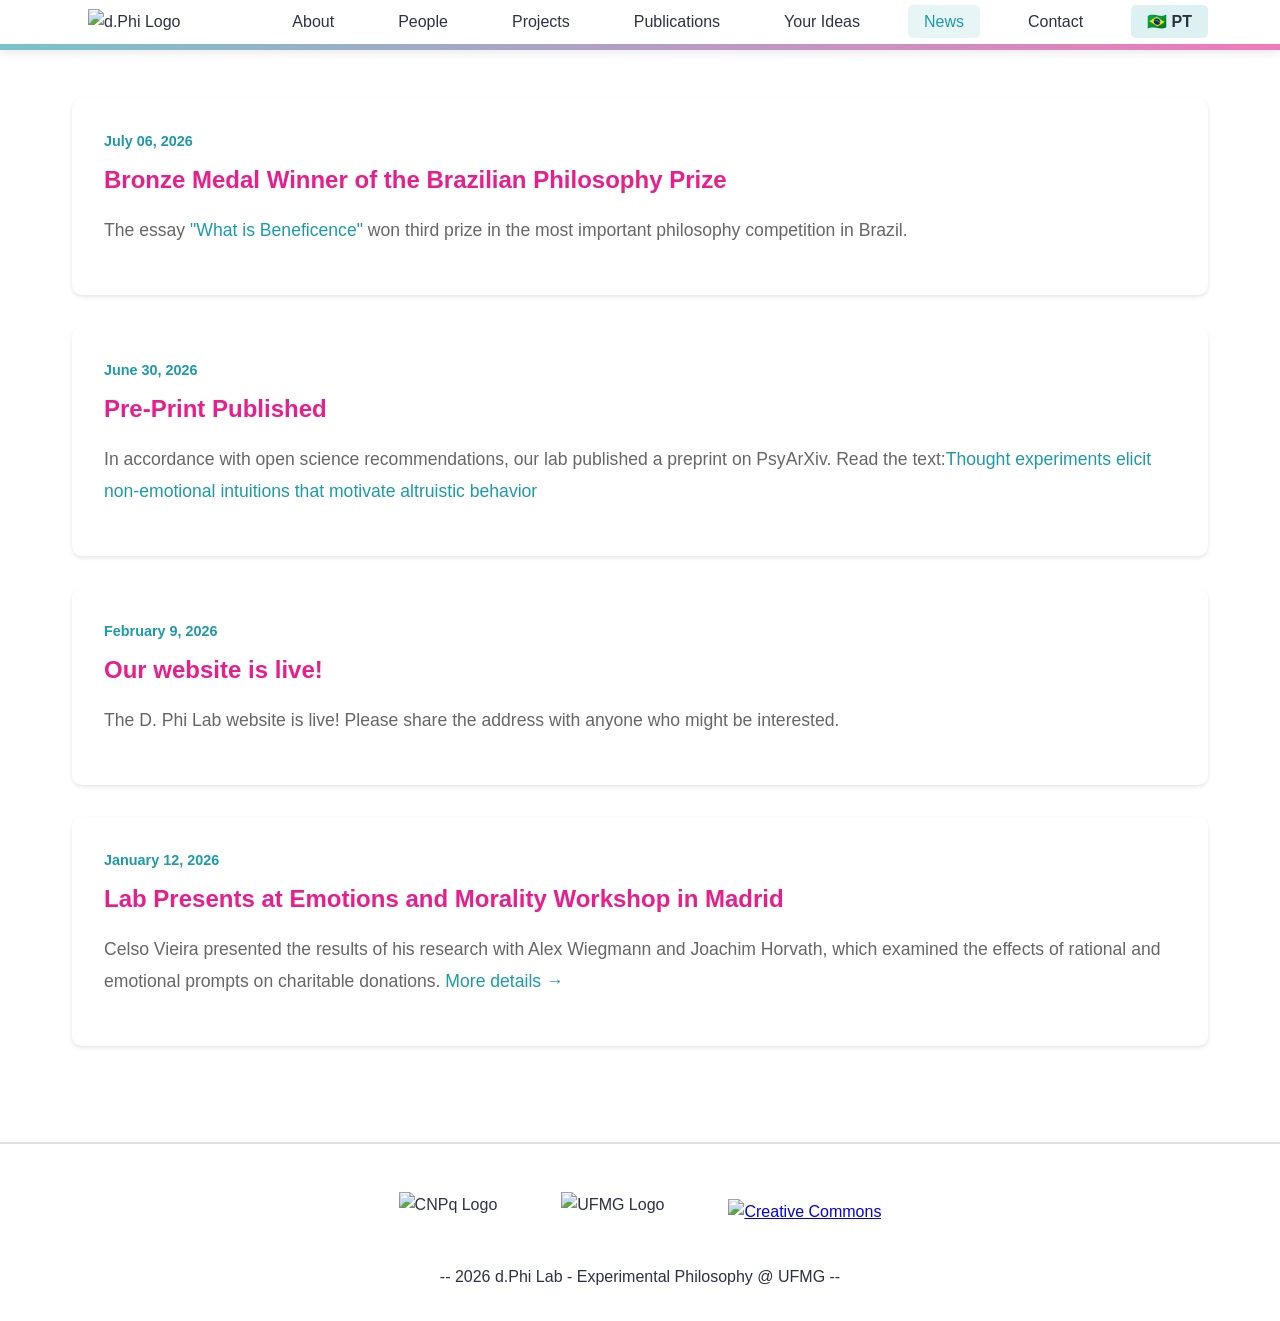
==== index.html @ 2ea9c279 "Update index.html" ====
<!DOCTYPE html>
<html lang="en">
<head>
    <meta charset="UTF-8">
    <meta name="viewport" content="width=device-width, initial-scale=1.0">
    <title>d.Phi Lab - News</title>
    <link rel="stylesheet" href="styles.css">
</head>
<body>
    <header>
    <nav>
        <div class="logo-container">
            <a href="index.html">
                <img src="dphi-logo.png" alt="d.Phi Logo">
            </a>
        </div>
        <ul>
                <li><a href="about.html">About</a></li>
            <li><a href="people.html">People</a></li>
            <li><a href="projects.html">Projects</a></li>
            <li><a href="publications.html">Publications</a></li>
            <li><a href="yourideas.html">Your Ideas</a></li>
                <li><a href="index.html" class="active">News</a></li>
                <li><a href="contact.html">Contact</a></li>
                                <li><a href="pt/index.html" class="lang-switch">🇧🇷 PT</a></li>
        </ul>
    </nav>
    <div class="gradient-bar"></div>
</header>


    <main>
        <div class="page-header">
         <!--   <h1>Lab News</h1>
            <p>Latest updates from d.Phi</p>
            -->
        </div>

        <section>
            <!-- <div class="news-item">
                <div class="date">December 15, 2024</div>
                <h2>Participe da Equipe do D.Phi!</h2>
                <p>
A filosofia experimental consiste no uso de métodos empíricos para auxiliar a investigação filosófica. A sua área de aplicação é tão abrangente quanto a criatividade do pesquisador. Dados empíricos podem embasar todo tipo de investigação; da metafísica à ética, passando pela estética.
   </p>
<p> Cadastre-se para participar das nossas reuniões (em formato híbrido) e/ou receber a nossa newsletter em: 
<br> Para saber mais, visite:
   </p>
<p>Enquanto participante do D.Phi, você terá a oportunidade de aprender na prática como usar os métodos empíricos aplicados à pesquisa filosófica. Por exemplo, 

<br> <h3> 1) Pensar questões filosóficas tratáveis pelo método empírico </h3>
<br> Ex.: Será que posição política se correlaciona com a aceitação de argumentos inválidos? Faz alguma diferença o argumento ser sobre ética, política, um tema neutro, ou completamente abstrato? O que está por trás das correlações encontradas, as emoções ou as crenças morais dos participantes?
<br>
<br>  <h3> 2) Compor vinhetas para testar hipóteses </h3>
<br> Ex.: Como adaptar o “problema do trolley” para possibilitar a sua aplicação a uma população indígena específica a fim de verificar se as suas intuições morais são utilitaristas, deontológicas, ou algo completamente diferente?
<br>
<br>  <h3> 3) Coletar dados por questionários online, interação pessoal ou ir a campo </h3>
<br> Ex.: Pedir a um participante para pensar alto (think-aloud method) pode revelar o mecanismo por trás da aceitação de uma teoria da conspiração.
<br>
<br>  <h3> 4) Analisar dados com base nos métodos estatísticos utilizados na ciência </h3> 
    Entre outros: Teste-T, ANOVA (Análise de Variação) fatorial ou não e Regressão Linear ou Múltipla. 
    <br>
<br> Ex.: Uma regressão linear fornece um modelo que permite prever o quanto jogar videogames aumenta as chances de uma pessoa aceitar se conectar à Experience Machine de Nozick. 
</p>
</p> Caso tenha se interessado:
<br> Cadastre-se para participar das reuniões (em formato híbrido) e/ou receber a nossa newsletter em:
<br> Para saber mais, visite:                </p>
            <!--    <a href="#">Read more →</a> -->
            </div>

 <div class="news-item">
                <div class="date">July 06, 2026</div>
                <h3> Bronze Medal Winner of the Brazilian Philosophy Prize </h3>
                <p>
The essay <a href="https://sites.google.com/view/what-is-it/premio-brasil">"What is Beneficence" </a> won third prize in the most important philosophy competition in Brazil.
                        </div>
            
                        <div class="news-item">
                <div class="date">June 30, 2026</div>
                <h3> Pre-Print Published </h3>
                <p>
In accordance with open science recommendations, our lab published a preprint on PsyArXiv.
                    Read the text:<a href="https://osf.io/preprints/psyarxiv/jqnvg_v2">Thought experiments elicit non-emotional intuitions that motivate altruistic behavior </a>            
                        </div>

            <div class="news-item">
                <div class="date">February 9, 2026</div>
                <h3>Our website is live!</h3>
                <p>
The D. Phi Lab website is live! Please share the address with anyone who might be interested.
            </div>

            <div class="news-item">
                <div class="date">January 12, 2026</div>
                <h3>Lab Presents at Emotions and Morality Workshop in Madrid </h3>
                <p>
Celso Vieira presented the results of his research with Alex Wiegmann and Joachim Horvath, which examined the effects of rational and emotional prompts on charitable donations.                <a href="https://www.ih.csic.es/sites/default/files/emotion_morality.pdf">More details →</a>
            </div>
            

        </section>
    </main>

   <footer>
    <div class="footer-content">
        <div class="footer-logos">
            <img src="CNPq_v2017_rgb.jpg" alt="CNPq Logo">
            <img src="logo_ufmg_site.png" alt="UFMG Logo">
            <a href="https://creativecommons.org/licenses/by/4.0/">
                        <img src="cc_logo.png" alt="Creative Commons">
</a>


        </div>
        <div class="footer-text">
            <p> -- 2026 d.Phi Lab - Experimental Philosophy @ UFMG -- </p>
        </div>
    </div>
</footer>
</body>
</html>
---- styles.css ----
* {
    margin: 0;
    padding: 0;
    box-sizing: border-box;
}

:root {
    --pink: #E91E8C;
    --teal: #1B9AAA;
    --dark: #2D3142;
    --light-gray: #F8F9FA;
    --white: #FFFFFF;
}

body {
    font-family: -apple-system, BlinkMacSystemFont, 'Segoe UI', Roboto, Oxygen, Ubuntu, Cantarell, sans-serif;
    line-height: 1.6;
    color: var(--dark);
    min-height: 100vh;
    display: flex;
    flex-direction: column;
}

/* Header & Navigation */
header {
    background: var(--white);
    box-shadow: 0 2px 10px rgba(0,0,0,0.1);
    position: sticky;
    top: 0;
    z-index: 1000;
}

nav {
    max-width: 1200px;
    margin: 0 auto;
    padding: 0.07rem 2rem;
    display: flex;
    justify-content: space-between;
    align-items: center;
}

.logo-container {
    display: flex;
    align-items: center;
    gap: 1rem;
}

.logo-container img {
    height: 140px;
    width: auto;
}

.logo-container a {
    text-decoration: none;
}

nav ul {
    display: flex;
    list-style: none;
    gap: 2rem;
}

nav a {
    text-decoration: none;
    color: var(--dark);
    font-weight: 500;
    transition: color 0.3s;
    padding: 0.5rem 1rem;
    border-radius: 5px;
}

nav a:hover {
    color: var(--pink);
    background: rgba(233, 30, 140, 0.1);
}

nav a.active {
    color: var(--teal);
    background: rgba(27, 154, 170, 0.1);
}

.lang-switch {
    background: rgba(27, 154, 170, 0.15);
    padding: 0.5rem 1rem;
    border-radius: 5px;
    font-weight: 600;
}

.lang-switch:hover {
    background: rgba(233, 30, 140, 0.15);
}

/* Gradient Bar under navigation */
.gradient-bar {
    height: 6px;
    background: linear-gradient(135deg, rgba(27, 154, 170, 0.6) 0%, rgba(233, 30, 140, 0.6) 100%);
}

/* Main Content */
main {
    flex: 1;
    max-width: 1200px;
    width: 100%;
    margin: 0 auto;
    padding: 3rem 2rem;
}

/* Section Styles */
section {
    margin-bottom: 3rem;
}

section h2 {
    font-size: 1.5rem;
    color: var(--teal);
    margin-bottom: 1.5rem;
    border-bottom: 3px solid var(--pink);
    padding-bottom: 0.5rem;
    display: inline-block;
}

/* 
section h3 {
    font-size: 1.5rem;
    color: var(--pink);
    display: inline-block;
}
*/

section p {
    font-size: 1.1rem;
    line-height: 1.8;
    margin-bottom: 1rem;
}

/* People Grid */
.people-grid {
    display: grid;
    grid-template-columns: repeat(auto-fill, minmax(280px, 1fr));
    gap: 2rem;
    margin-top: 2rem;
}

.person-card {
    background: var(--white);
    padding: 0;
    border-radius: 10px;
    box-shadow: 0 4px 6px rgba(0,0,0,0.1);
    transition: transform 0.3s, box-shadow 0.3s;
    overflow: hidden;
}

.person-card:hover {
    transform: translateY(-5px);
    box-shadow: 0 6px 12px rgba(0,0,0,0.15);
}

.person-photo {
    width: 100%;
    height: 280px;
    object-fit: cover;
    background: var(--light-gray);
    display: flex;
    align-items: center;
    justify-content: center;
    color: #999;
    font-size: 3rem;
}

.person-photo img {
    width: 100%;
    height: 100%;
    object-fit: cover;
}

.person-info {
    padding: 1.5rem;
}

.person-card h3 {
    color: var(--pink);
    font-size: 1.4rem;
    margin-bottom: 0.5rem;
}

.person-card .role {
    color: var(--teal);
    font-weight: 600;
    margin-bottom: 0.5rem;
    font-size: 1rem;
}

.person-card .email {
    color: #666;
    font-size: 0.9rem;
    margin-bottom: 1rem;
}

.person-card .email a {
    color: #666;
    text-decoration: none;
}

.person-card .email a:hover {
    color: var(--teal);
}

.person-card p {
    font-size: 0.95rem;
    color: #666;
    line-height: 1.6;
}

/* Project Cards */
.project-card {
    background: var(--light-gray);
    padding: 2rem;
    margin-bottom: 2rem;
    border-radius: 10px;
    border-left: 5px solid var(--teal);
    transition: transform 0.2s;
}

.project-card:hover {
    transform: translateX(5px);
}

.project-card h3 {
    color: var(--pink);
    font-size: 1.5rem;
    margin-bottom: 1rem;
}

.project-card p {
    margin-bottom: 0.5rem;
}

.project-card strong {
    color: var(--teal);
}

/* Publications */
.publication {
    padding: 1.5rem;
    margin-bottom: 1.5rem;
    border-left: 4px solid var(--pink);
    background: var(--light-gray);
    transition: background 0.2s;
}

.publication:hover {
    background: #e8e9eb;
}

.publication .title {
    font-weight: 600;
    color: var(--dark);
    font-size: 1.1rem;
    margin-bottom: 0.5rem;
}

.publication .authors {
    color: #666;
    font-style: italic;
    margin-bottom: 0.3rem;
}

.publication .venue {
    color: var(--teal);
    font-weight: 500;
    margin-bottom: 0.5rem;
}

.publication .links a {
    color: var(--pink);
    text-decoration: none;
    margin-right: 1rem;
    font-size: 0.9rem;
}

.publication .links a:hover {
    text-decoration: underline;
}

/* News Items */
.news-item {
    background: var(--white);
    padding: 2rem;
    margin-bottom: 2rem;
    border-radius: 10px;
    box-shadow: 0 2px 4px rgba(0,0,0,0.1);
}

.news-item .date {
    color: var(--teal);
    font-weight: 600;
    font-size: 0.9rem;
    margin-bottom: 0.5rem;
}

.news-item h3 {
    color: var(--pink);
    font-size: 1.5rem;
    margin-bottom: 1rem;
}

.news-item p {
    color: #666;
    margin-bottom: 1rem;
}

.news-item a {
    color: var(--teal);
    text-decoration: none;
    font-weight: 500;
}

.news-item a:hover {
    text-decoration: underline;
}

/* Contact Section */
.contact-grid {
    display: grid;
    grid-template-columns: repeat(auto-fit, minmax(300px, 1fr));
    gap: 2rem;
    margin-top: 2rem;
}

.contact-card {
    background: var(--light-gray);
    padding: 2rem;
    border-radius: 10px;
}

.contact-card h3 {
    color: var(--pink);
    font-size: 1.3rem;
    margin-bottom: 1rem;
}

.contact-card p {
    margin-bottom: 0.5rem;
}

.contact-card a {
    color: var(--teal);
    text-decoration: none;
}

.contact-card a:hover {
    text-decoration: underline;
}

/* Form Styles */
.idea-form {
    max-width: 800px;
    margin: 2rem auto;
    background: var(--white);
    padding: 2rem;
    border-radius: 10px;
    box-shadow: 0 2px 8px rgba(0,0,0,0.1);
}

.form-group {
    margin-bottom: 1.5rem;
}

.form-group label {
    display: block;
    color: var(--dark);
    font-weight: 600;
    margin-bottom: 0.5rem;
    font-size: 1rem;
}

.form-group input,
.form-group textarea {
    width: 100%;
    padding: 0.75rem;
    border: 2px solid #ddd;
    border-radius: 5px;
    font-family: inherit;
    font-size: 1rem;
    transition: border-color 0.3s;
}

.form-group input:focus,
.form-group textarea:focus {
    outline: none;
    border-color: var(--teal);
}

.form-group textarea {
    resize: vertical;
    min-height: 200px;
}

.submit-btn {
    background: var(--teal);
    color: var(--white);
    padding: 1rem 2rem;
    border: none;
    border-radius: 5px;
    font-size: 1.1rem;
    font-weight: 600;
    cursor: pointer;
    transition: background 0.3s, transform 0.2s;
}

.submit-btn:hover {
    background: var(--pink);
    transform: translateY(-2px);
}

.submit-btn:active {
    transform: translateY(0);
}

.form-note {
    margin-top: 1rem;
    font-size: 0.9rem;
    color: #666;
    font-style: italic;
}

/* Contact Forms */
.contact-form {
    max-width: 700px;
    background: var(--light-gray);
    padding: 2rem;
    border-radius: 10px;
    margin-top: 1.5rem;
    border-left: 5px solid var(--teal);
}

.newsletter-form {
    border-left-color: var(--pink);
}

.contact-form .form-group select {
    width: 100%;
    padding: 0.75rem;
    border: 2px solid #ddd;
    border-radius: 5px;
    font-family: inherit;
    font-size: 1rem;
    background: var(--white);
    cursor: pointer;
    transition: border-color 0.3s;
}

.contact-form .form-group select:focus {
    outline: none;
    border-color: var(--teal);
}

/* Footer */
footer {
    background: var(--white);
    border-top: 2px solid #e0e0e0;
    padding: 3rem 2rem 2rem 2rem;
}

.footer-content {
    max-width: 1200px;
    margin: 0 auto;
    display: flex;
    flex-direction: column;
    align-items: center;
    gap: 2rem;
}

.footer-logos {
    display: flex;
    gap: 4rem;
    align-items: center;
    justify-content: center;
    flex-wrap: wrap;
}

.footer-logos img {
    height: 40px;
    width: auto;
    transition: opacity 0.3s;
}

.footer-logos img:hover {
    opacity: 0.8;
}

.footer-text {
    text-align: center;
}

.footer-text p {
    margin: 0;
    color: var(--dark);
}

/* Responsive Design */
@media (max-width: 768px) {
    nav {
        flex-direction: column;
        gap: 1rem;
    }

    nav ul {
        flex-wrap: wrap;
        justify-content: center;
        gap: 1rem;
    }

    section h2 {
        font-size: 1.5rem;
    }

    .people-grid {
        grid-template-columns: 1fr;
    }

    .contact-grid {
        grid-template-columns: 1fr;
    }

    .footer-logos {
        gap: 2rem;
    }
    
    .footer-logos img {
        height: 30px;
    }

    .idea-form {
        padding: 1.5rem;
    }
}
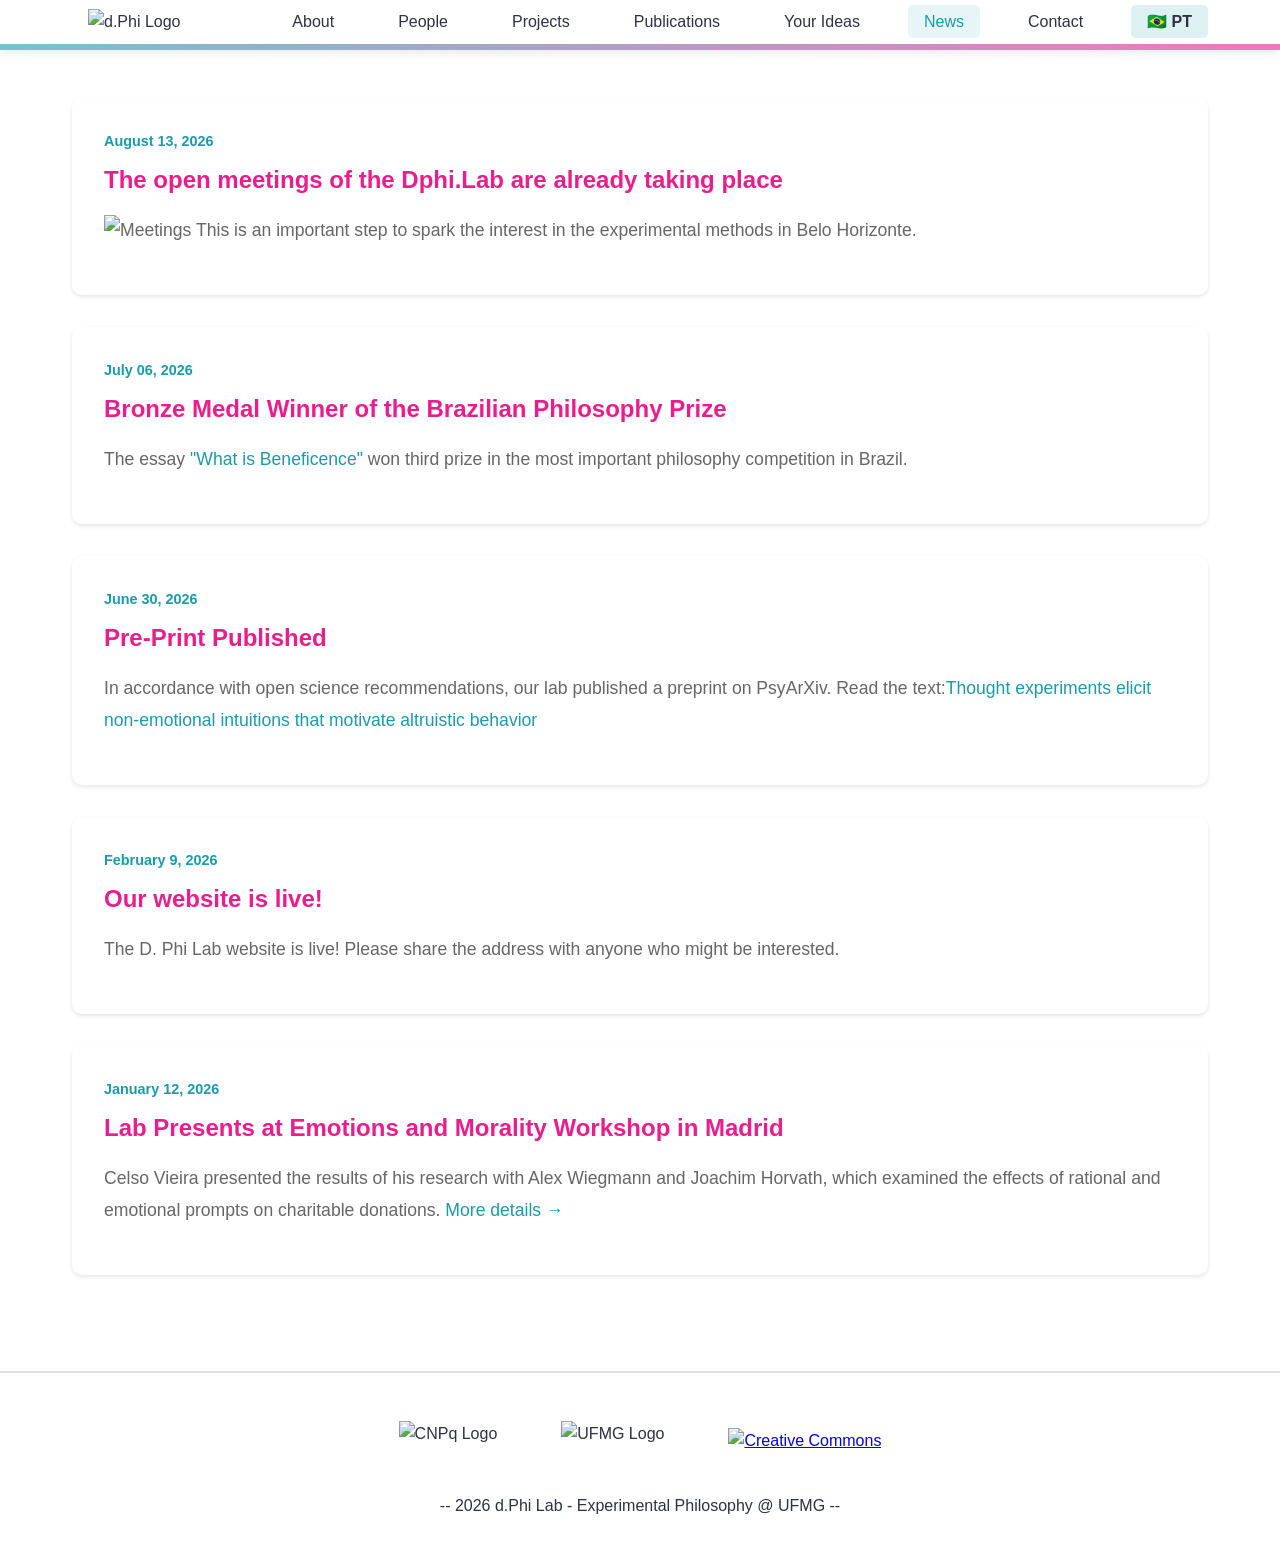
==== commit 99d30af0: "Update index.html" ====
--- a/index.html
+++ b/index.html
@@ -69,6 +69,13 @@
             </div>
 
  <div class="news-item">
+                <div class="date">August 13, 2026</div>
+                <h3> The open meetings of the Dphi.Lab are already taking place </h3>
+     <p> <img src="reuniao_aug_2026.jpg" alt="Meetings">
+         This is an important step to spark the interest in the experimental methods in Belo Horizonte.
+                        </div>
+            
+ <div class="news-item">
                 <div class="date">July 06, 2026</div>
                 <h3> Bronze Medal Winner of the Brazilian Philosophy Prize </h3>
                 <p>
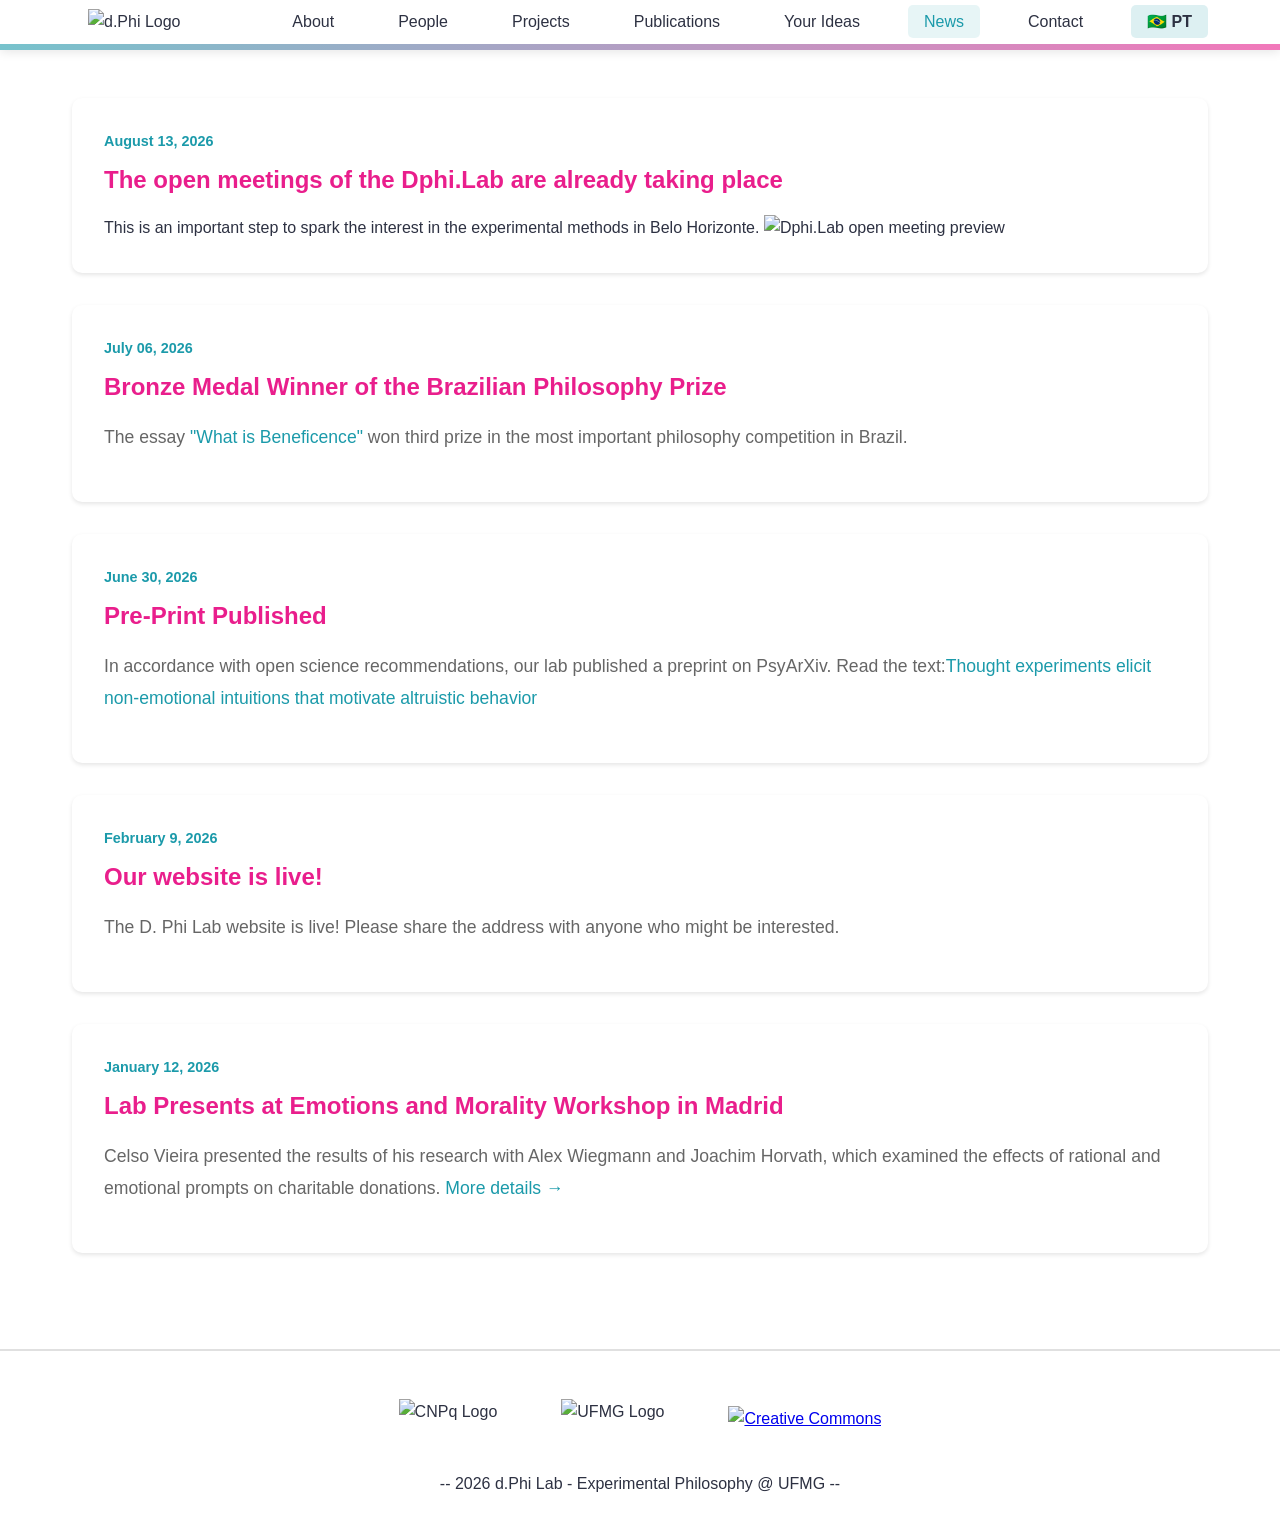
==== commit 0839f22e: "Update index.html" ====
--- a/index.html
+++ b/index.html
@@ -71,8 +71,8 @@
  <div class="news-item">
                 <div class="date">August 13, 2026</div>
                 <h3> The open meetings of the Dphi.Lab are already taking place </h3>
-     <p> <img src="reuniao_aug_2026.jpg" alt="Meetings">
          This is an important step to spark the interest in the experimental methods in Belo Horizonte.
+         <img src="reuniao_aug_2026.jpg" alt="Dphi.Lab open meeting preview" class="news-image">
                         </div>
             
  <div class="news-item">
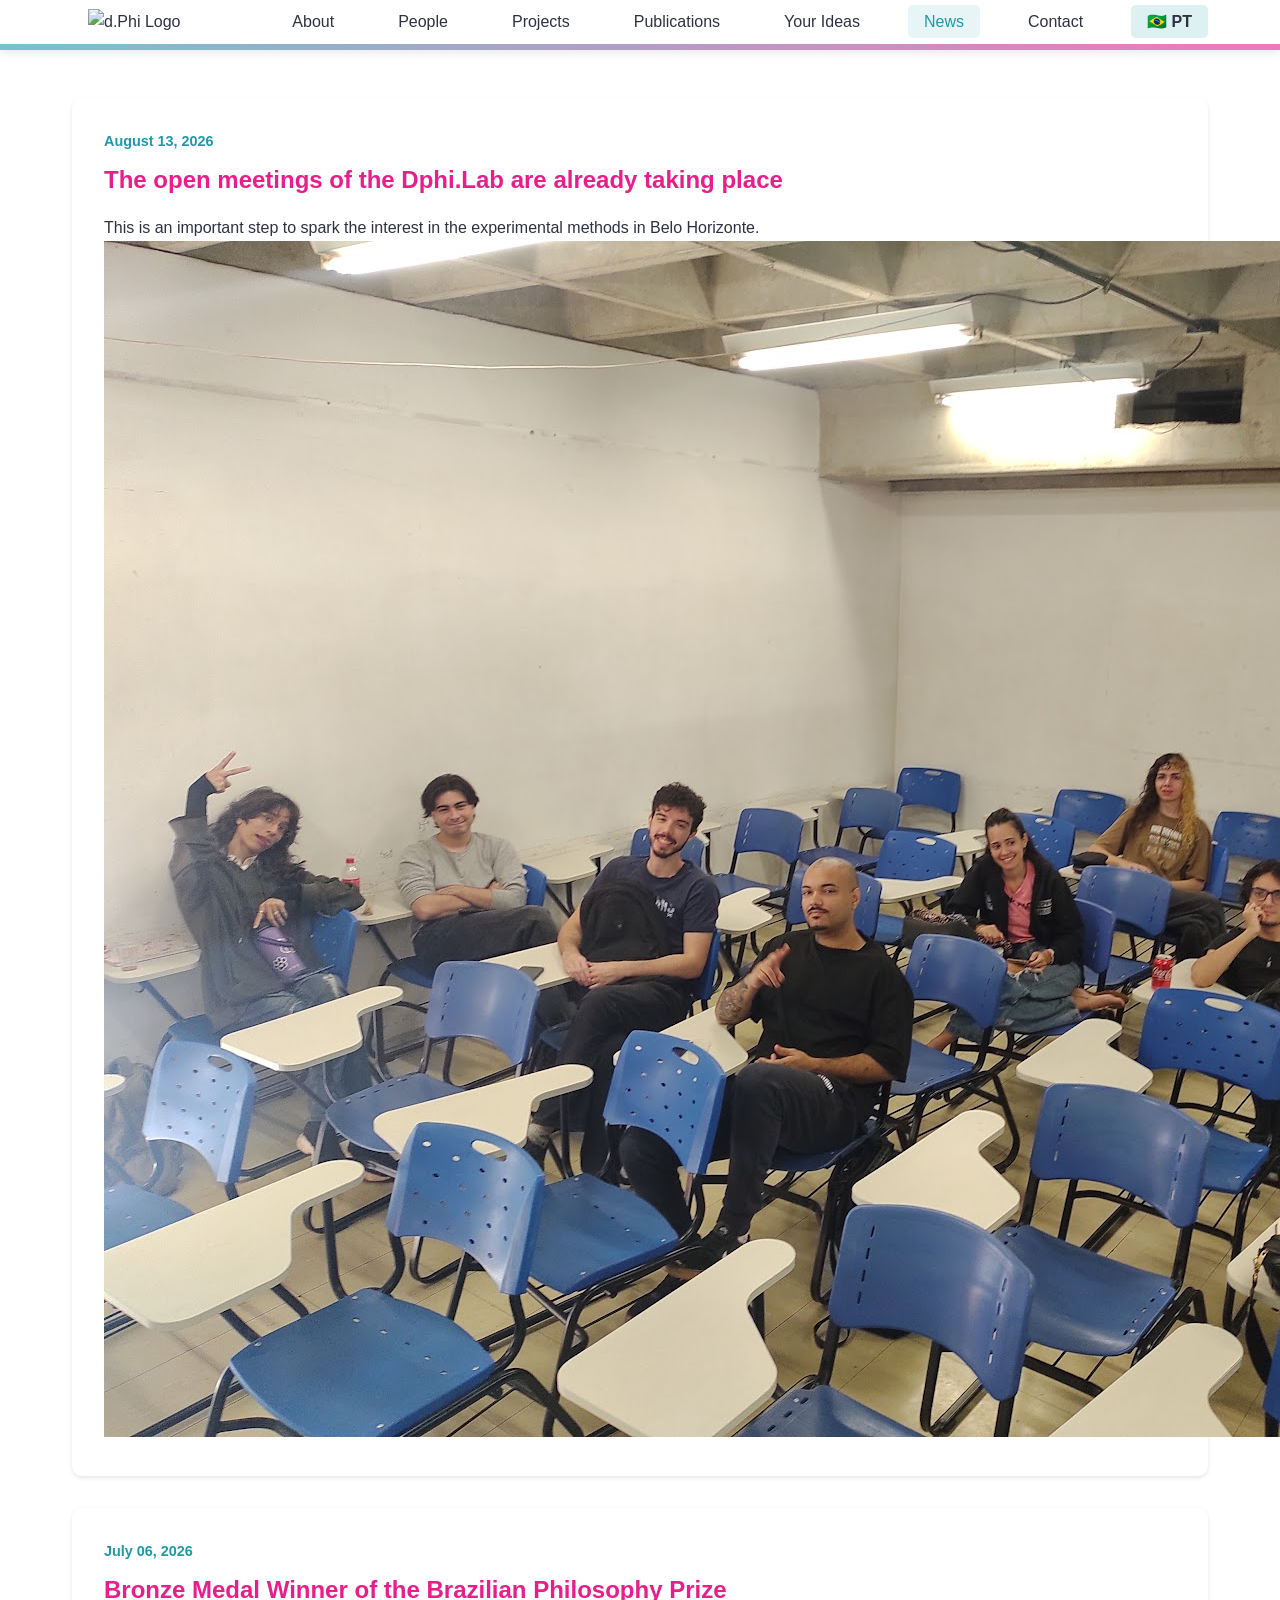
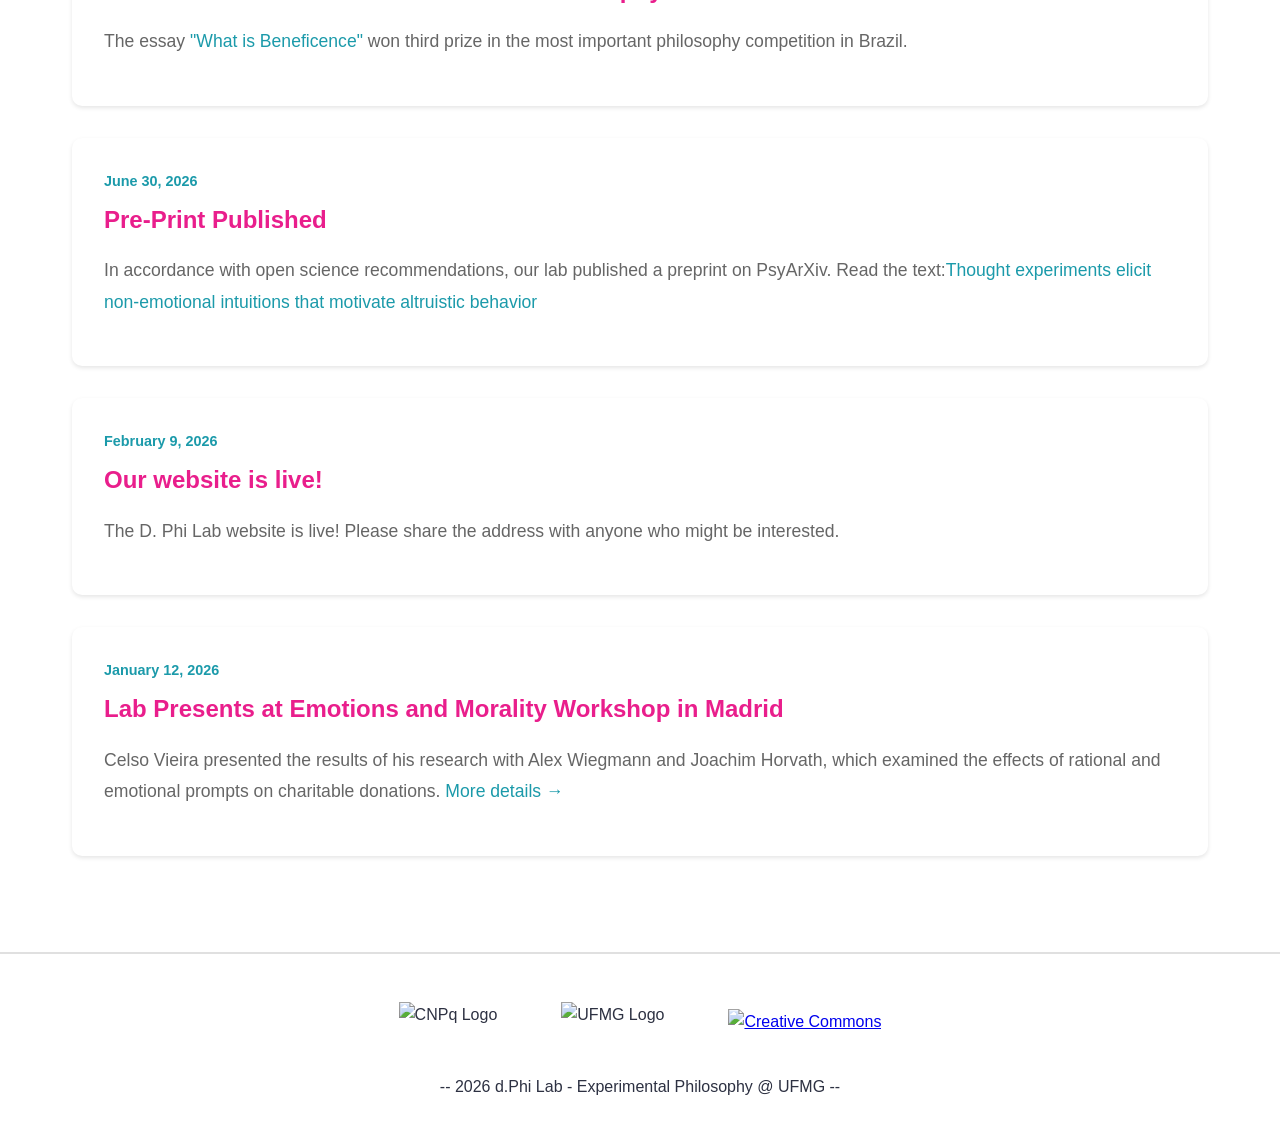
==== commit 54c1fd3f: "Update index.html" ====
--- a/index.html
+++ b/index.html
@@ -72,7 +72,7 @@
                 <div class="date">August 13, 2026</div>
                 <h3> The open meetings of the Dphi.Lab are already taking place </h3>
          This is an important step to spark the interest in the experimental methods in Belo Horizonte.
-         <img src="reuniao_aug_2026.jpg" alt="Dphi.Lab open meeting preview" class="news-image">
+         <img src="photos/reuniao_aug_2026.jpg" alt="Dphi.Lab open meeting preview" class="news-image">
                         </div>
             
  <div class="news-item">
--- a/styles.css
+++ b/styles.css
@@ -20,6 +20,7 @@
     display: flex;
     flex-direction: column;
 }
+
 
 /* Header & Navigation */
 header {
@@ -289,6 +290,16 @@
     margin-bottom: 2rem;
     border-radius: 10px;
     box-shadow: 0 2px 4px rgba(0,0,0,0.1);
+}
+
+news-item img {
+    width: 100%;
+    height: auto;
+    max-height: 300px;
+    object-fit: cover;
+    border-radius: 8px;
+    margin-bottom: 1rem;
+    display: block;
 }
 
 .news-item .date {
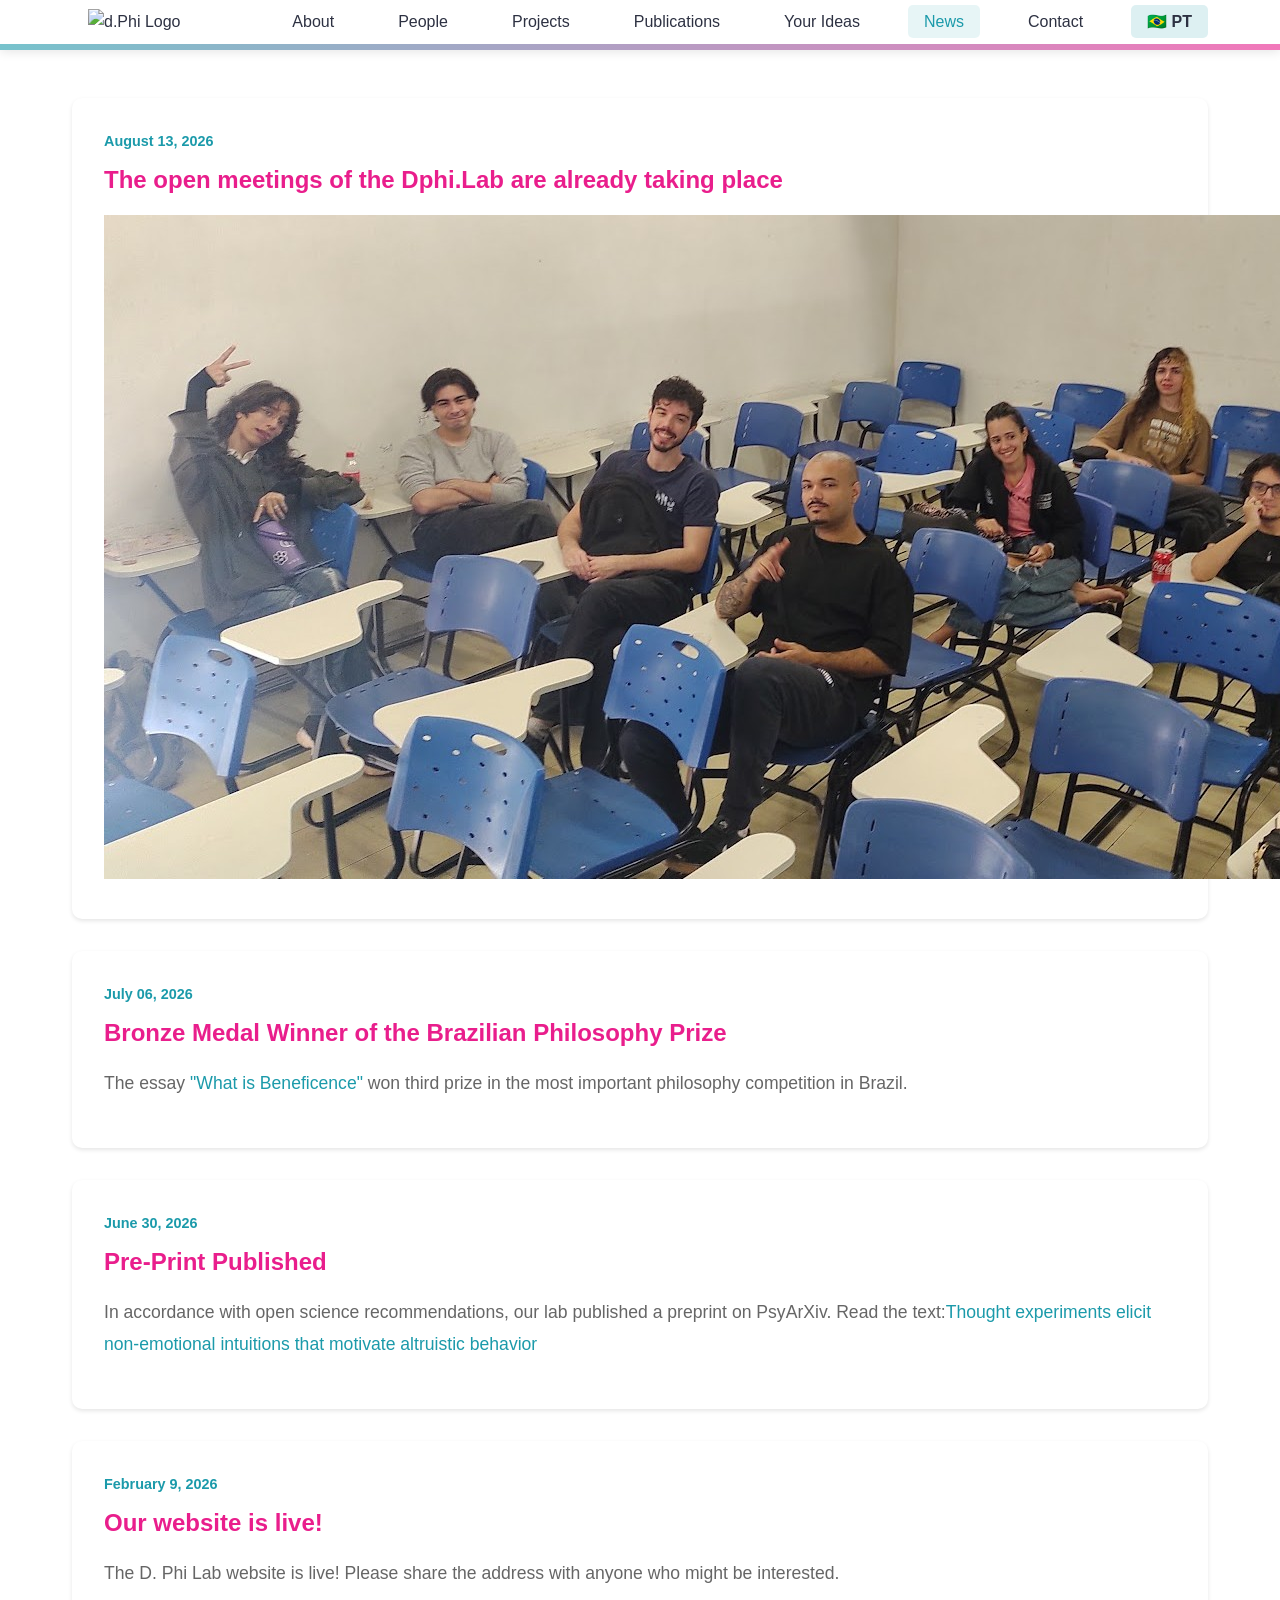
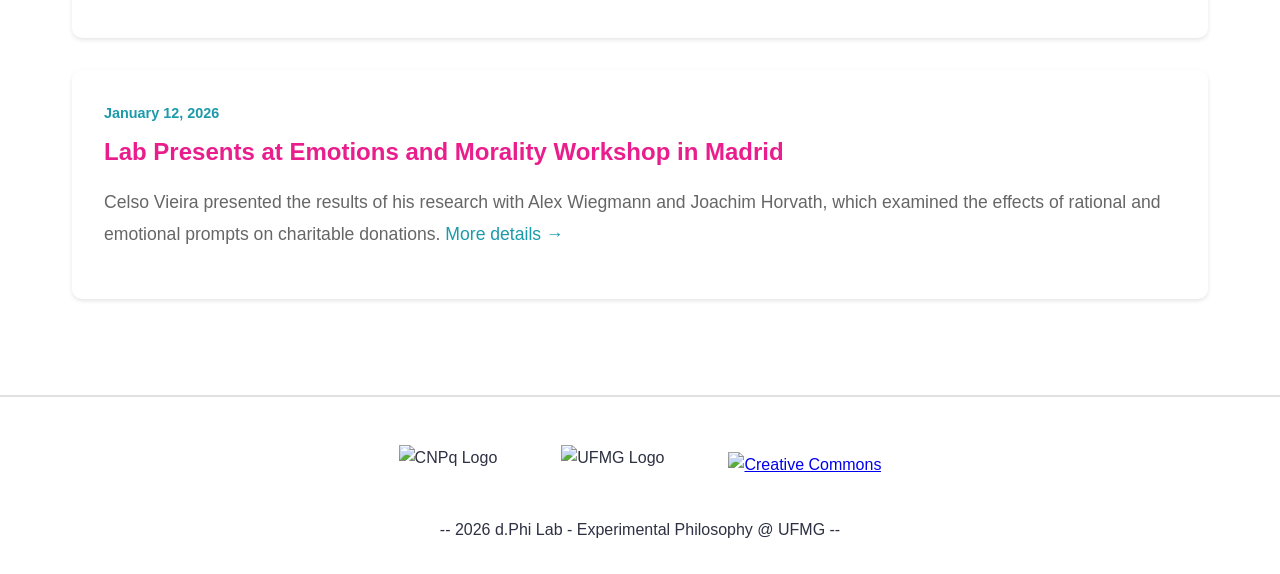
==== commit 9a0f10d9: "Update index.html" ====
--- a/index.html
+++ b/index.html
@@ -71,7 +71,6 @@
  <div class="news-item">
                 <div class="date">August 13, 2026</div>
                 <h3> The open meetings of the Dphi.Lab are already taking place </h3>
-         This is an important step to spark the interest in the experimental methods in Belo Horizonte.
          <img src="photos/reuniao_aug_2026.jpg" alt="Dphi.Lab open meeting preview" class="news-image">
                         </div>
             
--- a/styles.css
+++ b/styles.css
@@ -293,9 +293,9 @@
 }
 
 news-item img {
-    width: 100%;
+    width: 40px;
     height: auto;
-    max-height: 300px;
+    max-height: 40px;
     object-fit: cover;
     border-radius: 8px;
     margin-bottom: 1rem;
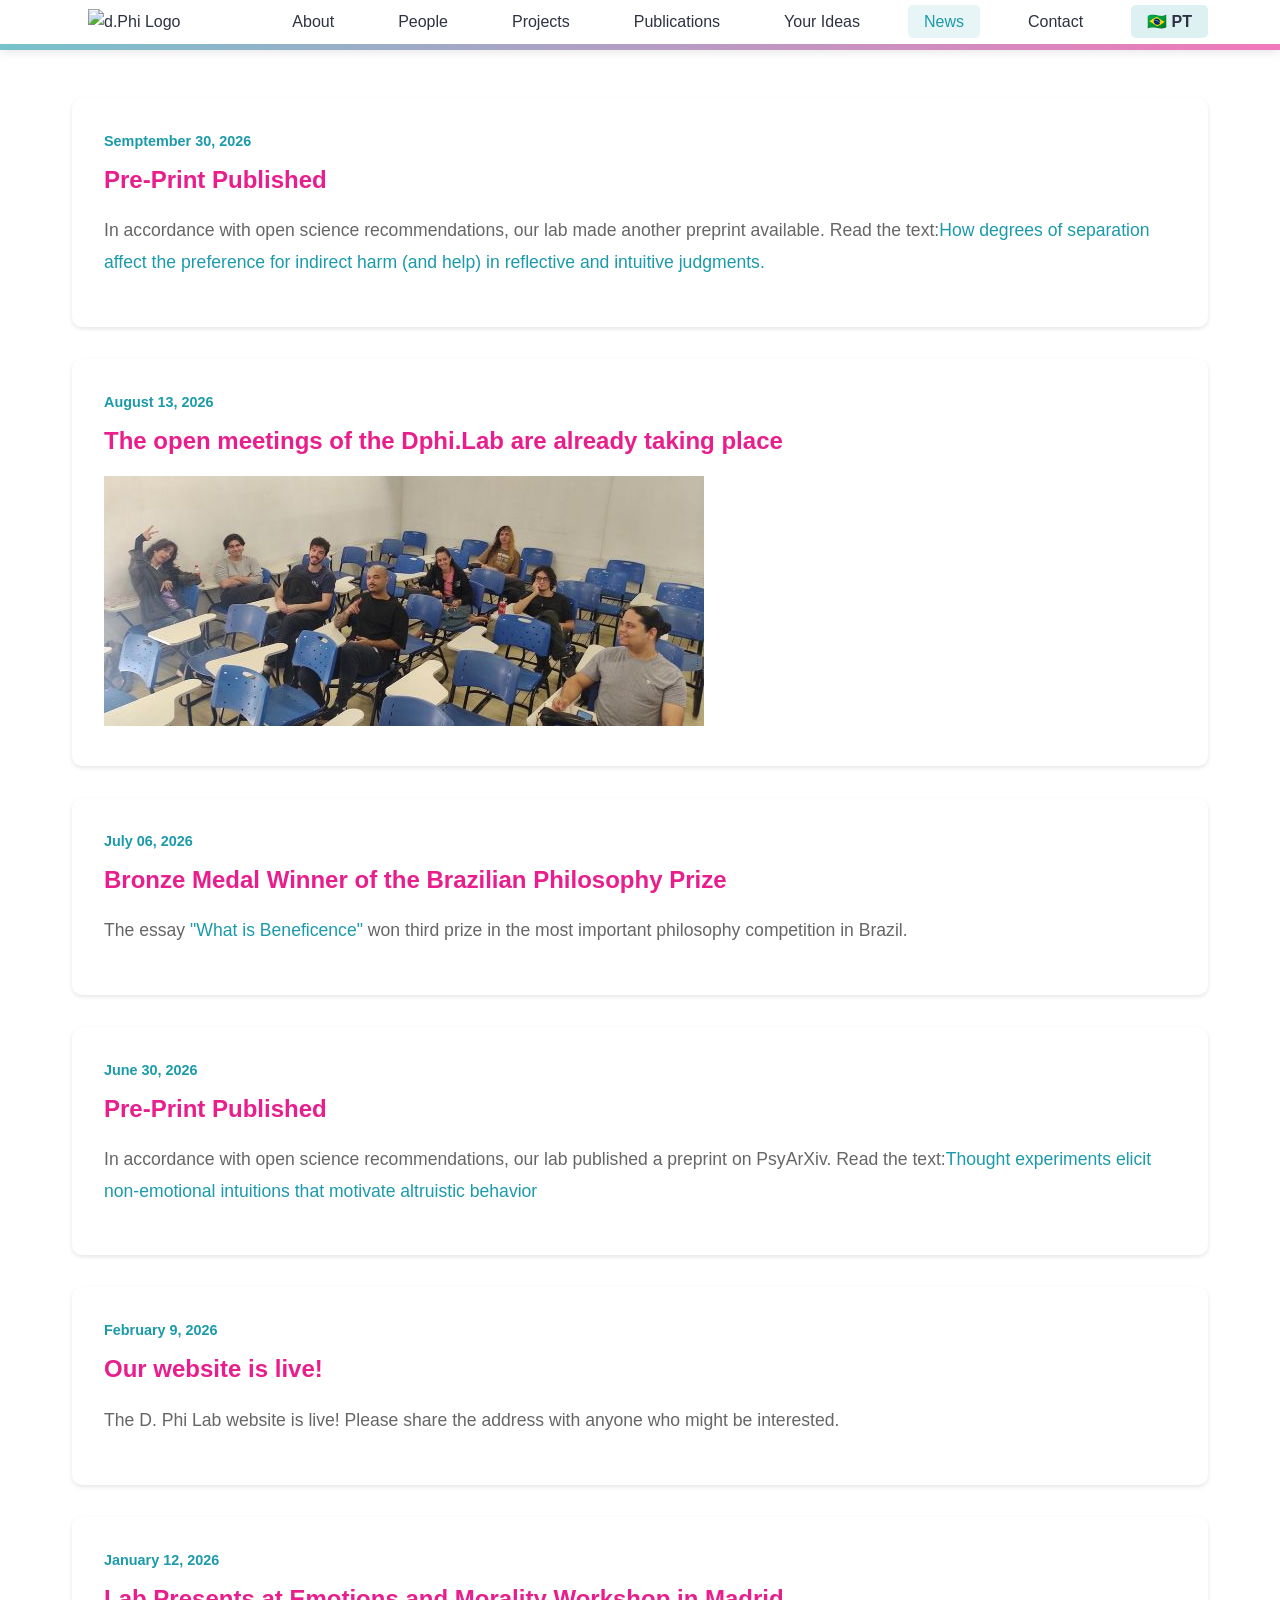
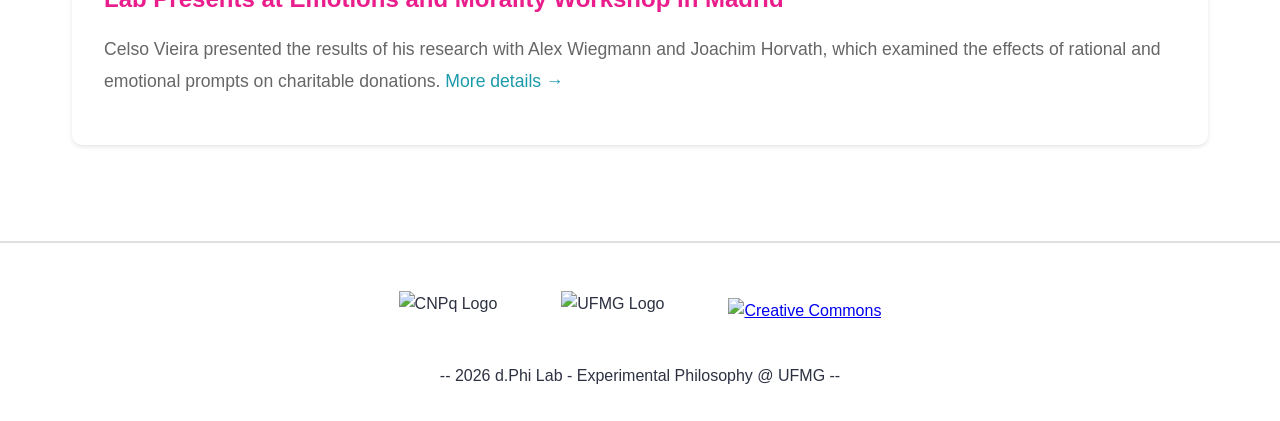
==== commit d18de7b5: "Update index.html" ====
--- a/index.html
+++ b/index.html
@@ -68,6 +68,15 @@
             <!--    <a href="#">Read more →</a> -->
             </div>
 
+              <div class="news-item">
+                <div class="date">Semptember 30, 2026</div>
+                <h3> Pre-Print Published </h3>
+                <p>
+In accordance with open science recommendations, our lab made another preprint available.
+                    Read the text:<a href="https://raw.githubusercontent.com/Dphilab/dphilab.github.io/main/pdfs/degrees%20of%20responsibility%20w%20title.pdf">How degrees of separation affect the preference for indirect harm (and help) in reflective and intuitive judgments. </a> 
+           
+                        </div>
+            
  <div class="news-item">
                 <div class="date">August 13, 2026</div>
                 <h3> The open meetings of the Dphi.Lab are already taking place </h3>
--- a/styles.css
+++ b/styles.css
@@ -293,9 +293,9 @@
 }
 
 news-item img {
-    width: 40px;
+    width: 20px;
     height: auto;
-    max-height: 40px;
+    max-height: 20px;
     object-fit: cover;
     border-radius: 8px;
     margin-bottom: 1rem;
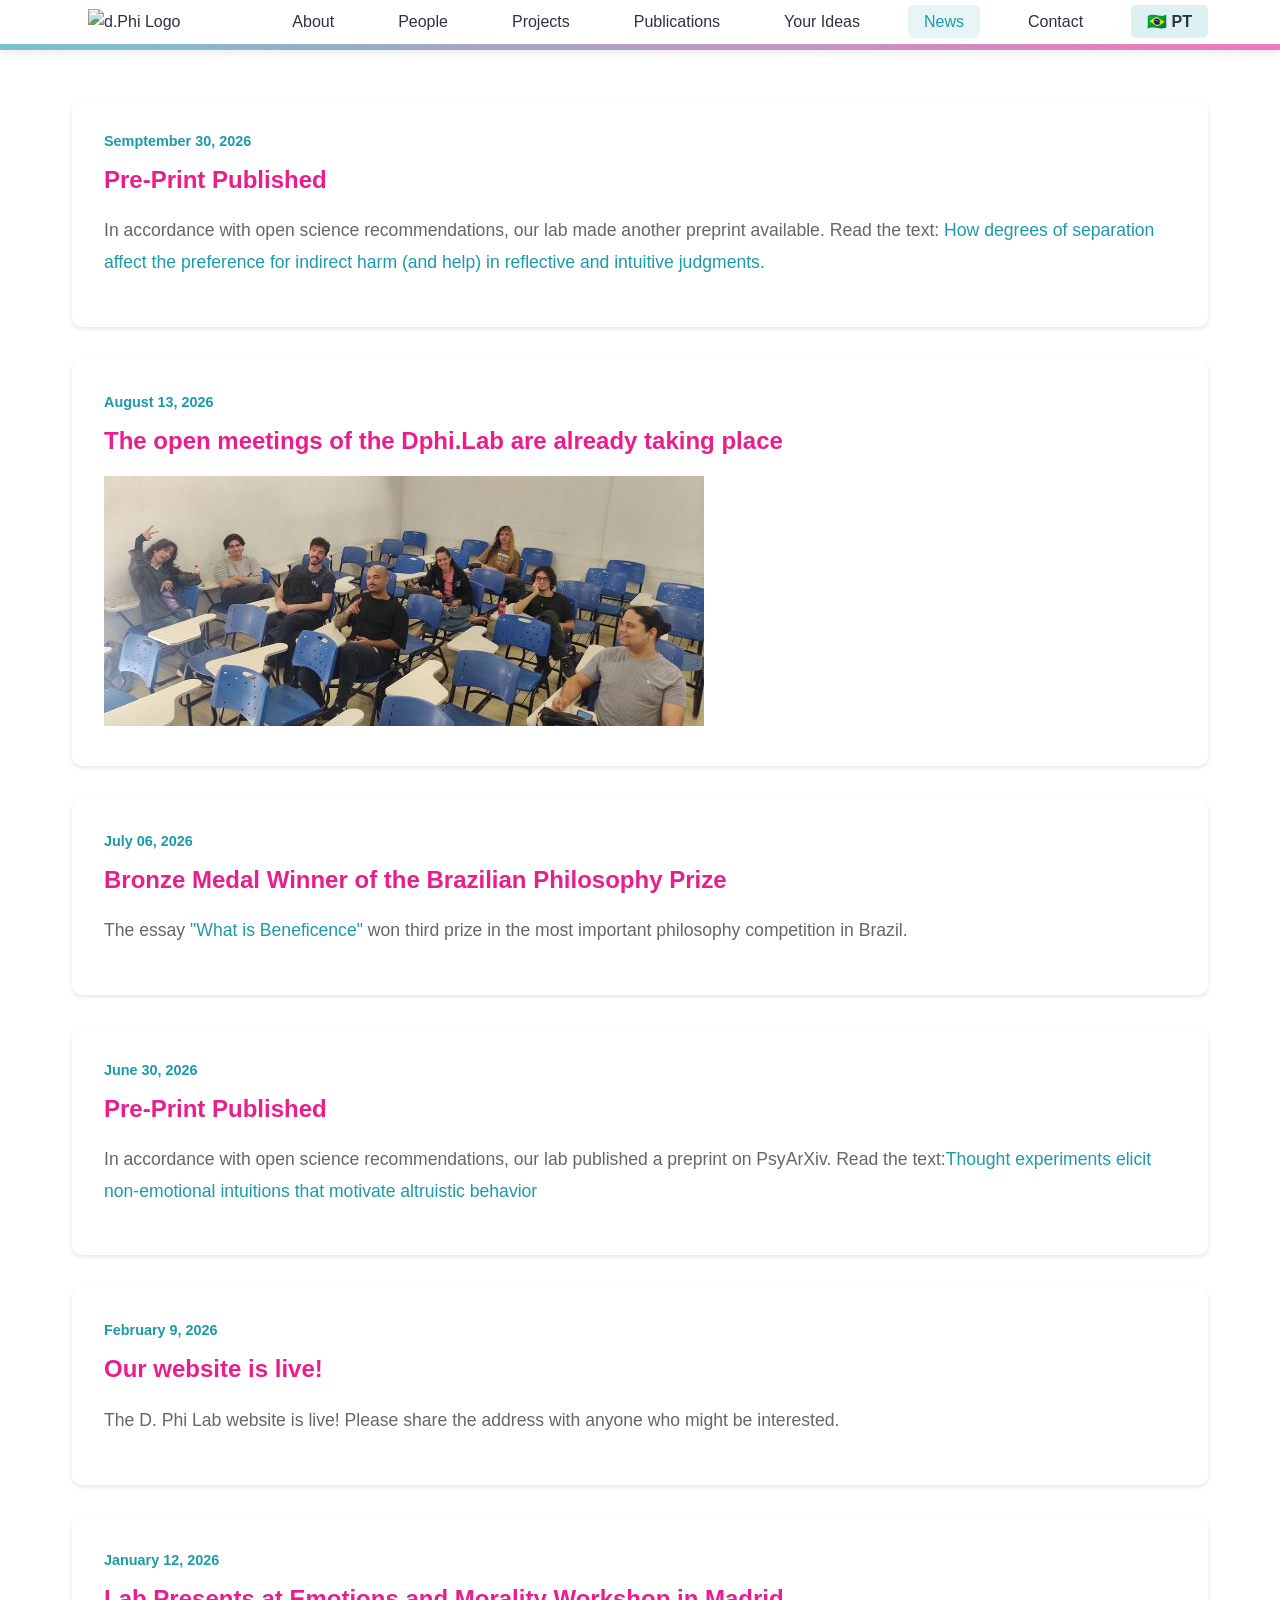
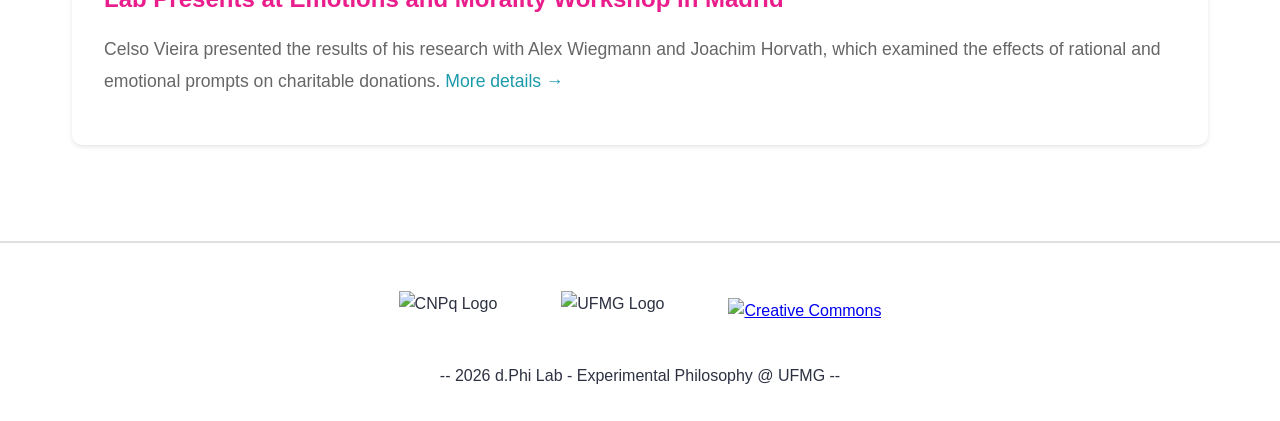
==== commit eaad4823: "Update index.html" ====
--- a/index.html
+++ b/index.html
@@ -73,7 +73,7 @@
                 <h3> Pre-Print Published </h3>
                 <p>
 In accordance with open science recommendations, our lab made another preprint available.
-                    Read the text:<a href="https://raw.githubusercontent.com/Dphilab/dphilab.github.io/main/pdfs/degrees%20of%20responsibility%20w%20title.pdf">How degrees of separation affect the preference for indirect harm (and help) in reflective and intuitive judgments. </a> 
+                    Read the text:<a href="https://raw.githubusercontent.com/Dphilab/dphilab.github.io/main/pdfs/degrees%20of%20responsibility%20w%20title.pdf"> How degrees of separation affect the preference for indirect harm (and help) in reflective and intuitive judgments. </a> 
            
                         </div>
             
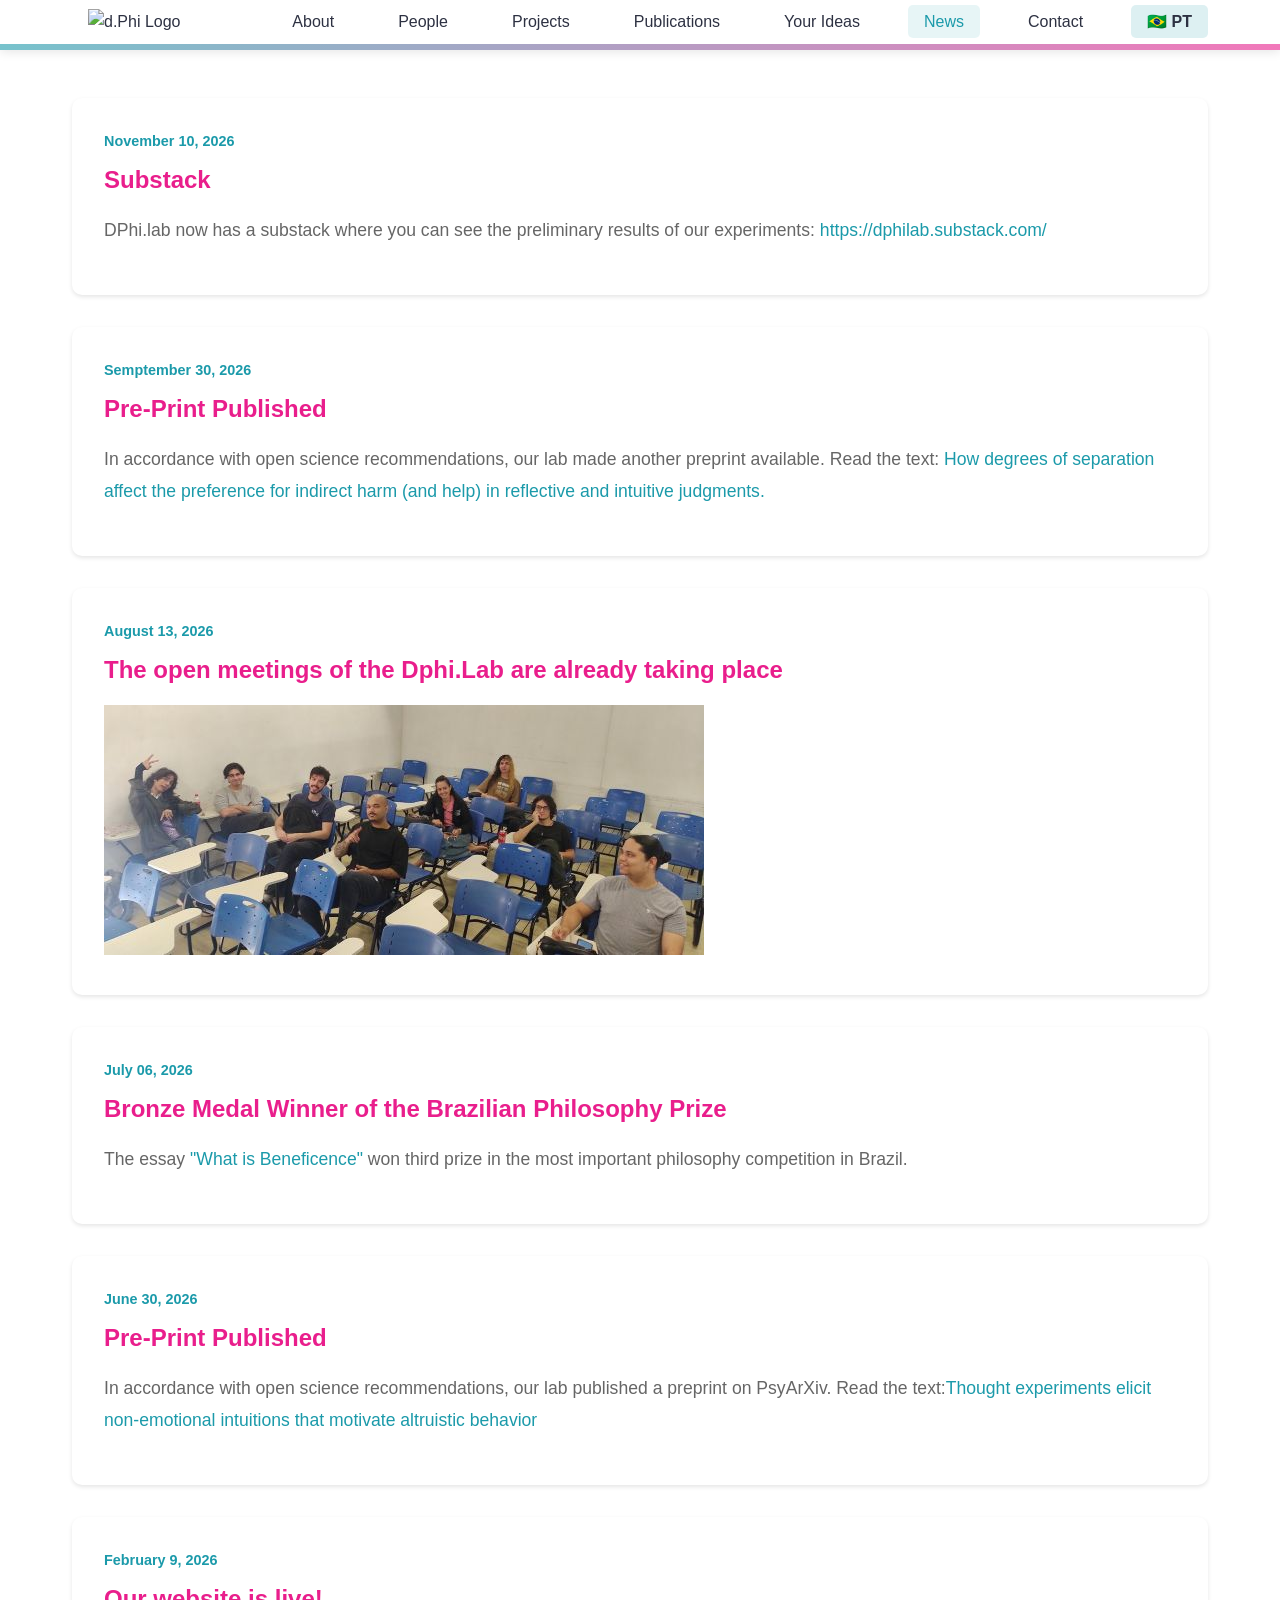
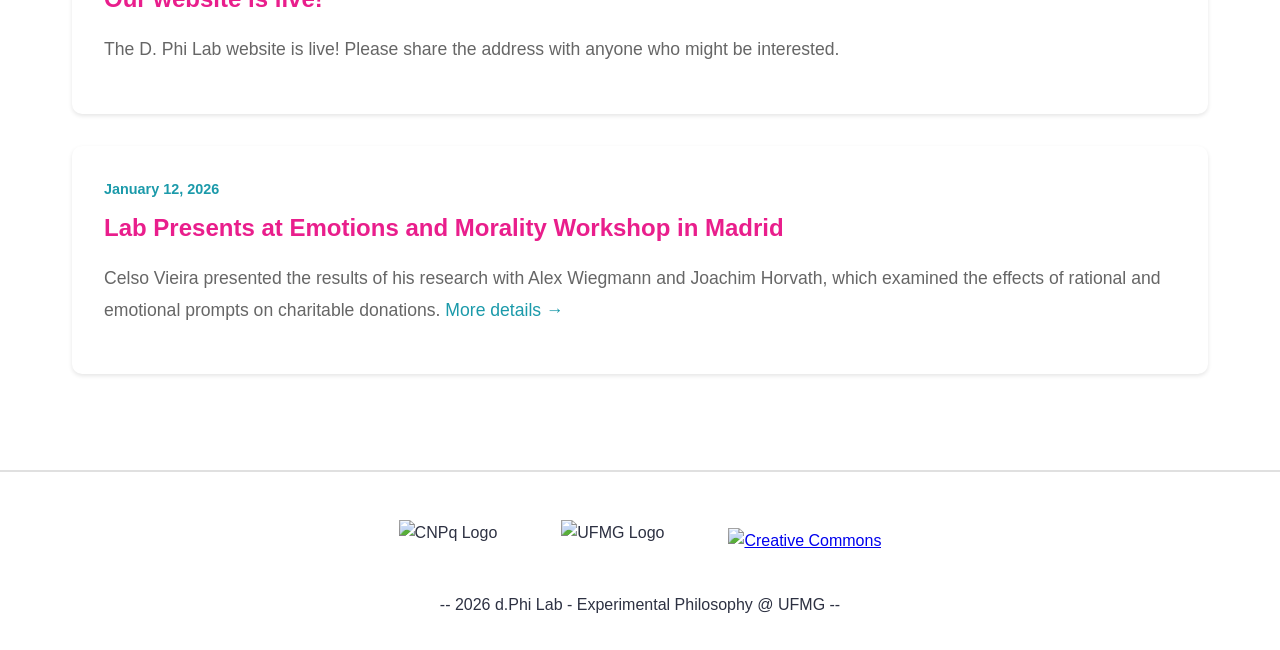
==== commit ce31c055: "Update index.html" ====
--- a/index.html
+++ b/index.html
@@ -68,6 +68,14 @@
             <!--    <a href="#">Read more →</a> -->
             </div>
 
+                          <div class="news-item">
+                <div class="date">November 10, 2026</div>
+                <h3> Substack </h3>
+                <p>
+DPhi.lab now has a substack where you can see the preliminary results of our experiments:<a href="https://dphilab.substack.com/"> https://dphilab.substack.com/ </a> 
+           
+                        </div>
+
               <div class="news-item">
                 <div class="date">Semptember 30, 2026</div>
                 <h3> Pre-Print Published </h3>
